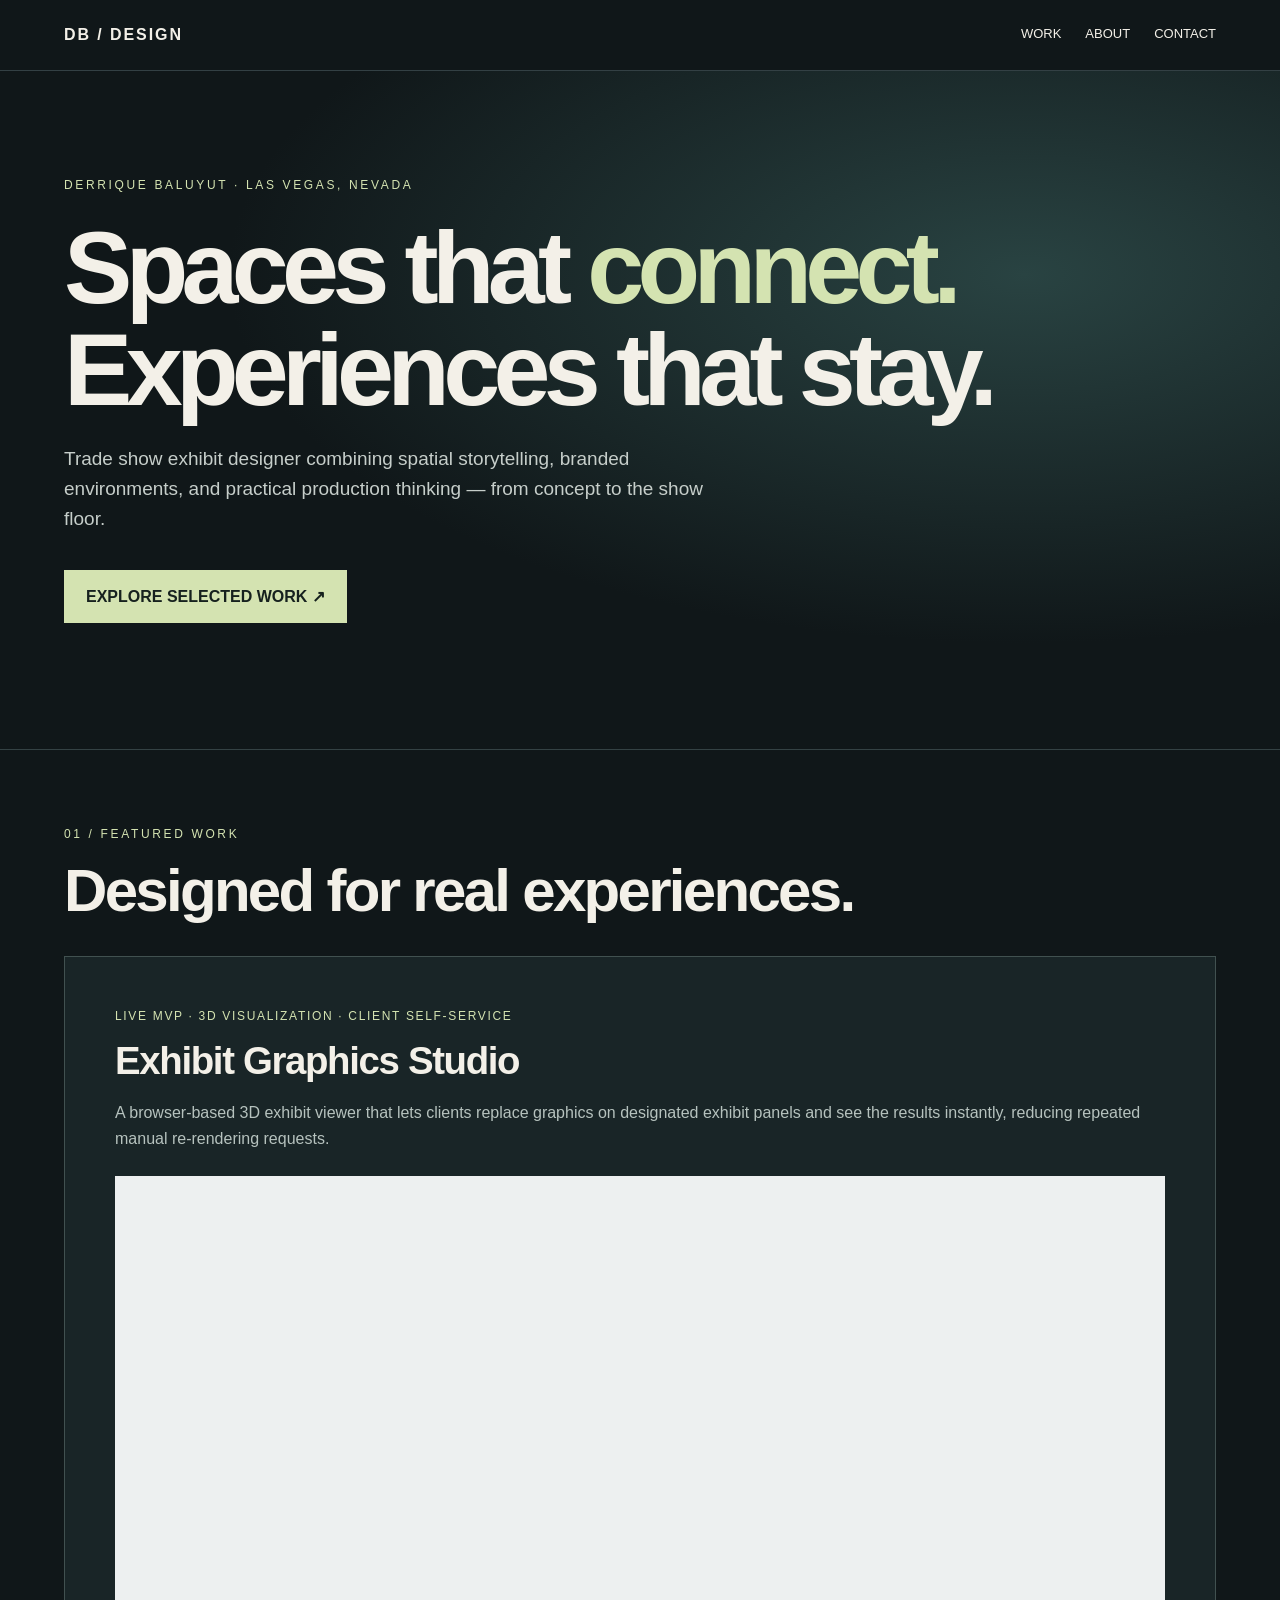
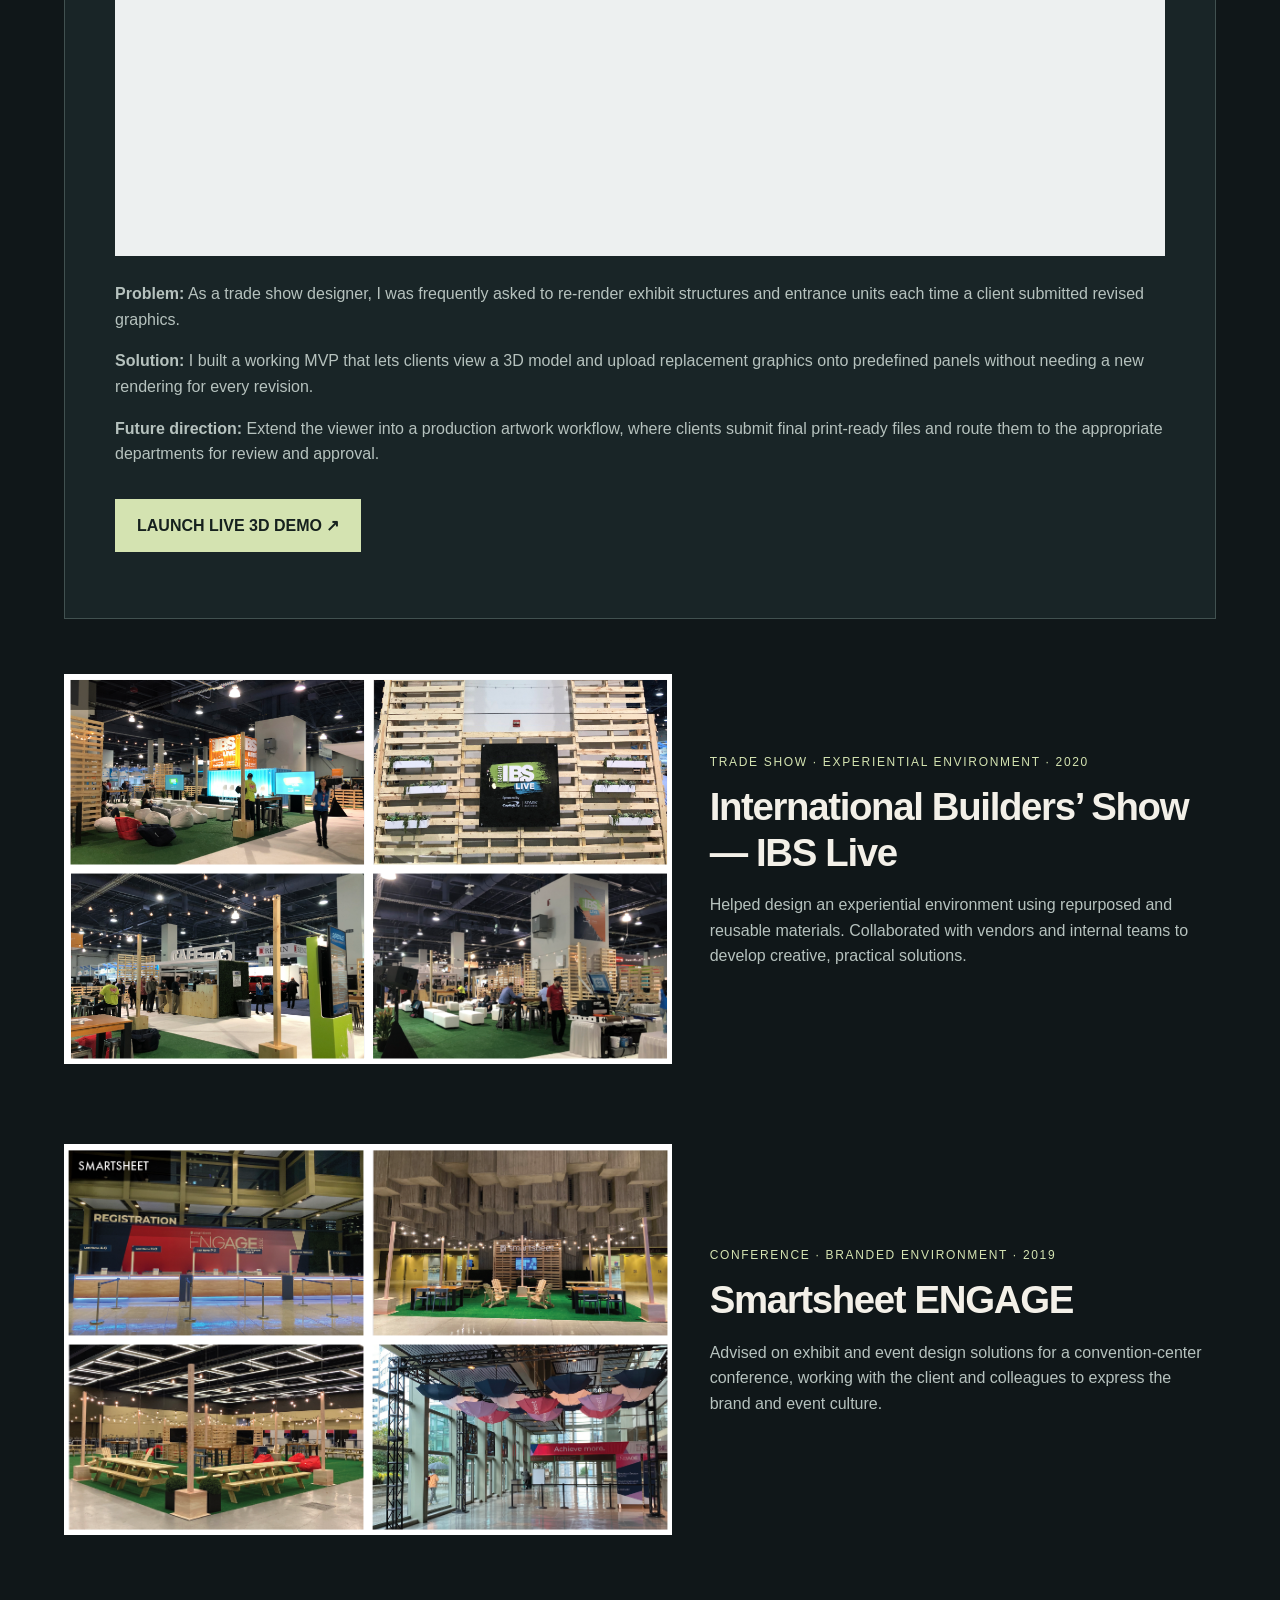
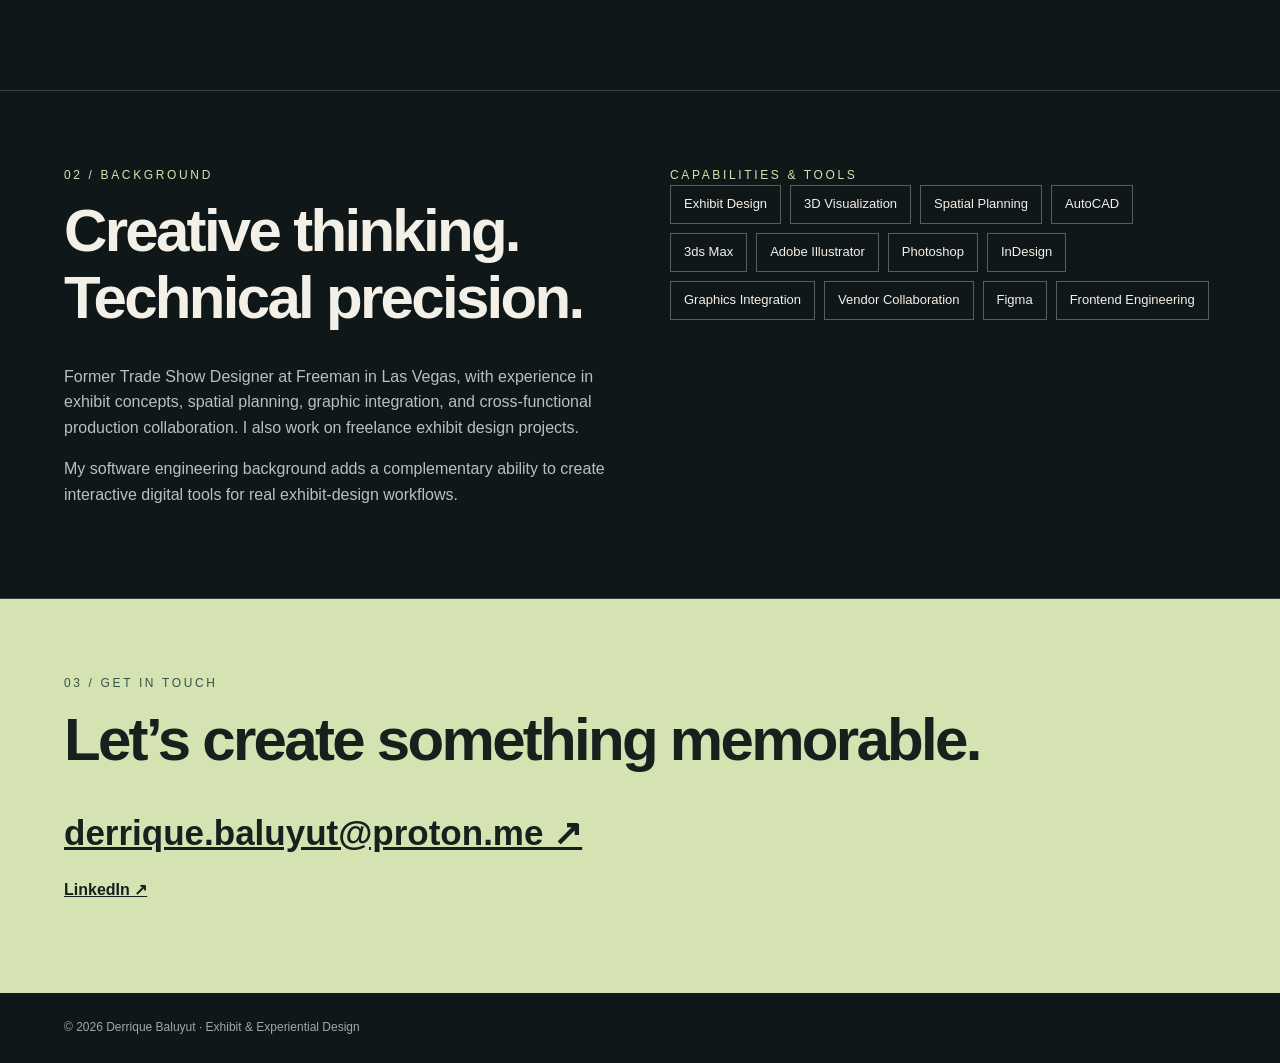
==== exhibit-portfolio/index.html @ c33d1004 "Publish exhibit design portfolio under /exhibit-portfolio" ====
<!doctype html>
<html lang="en"><head><meta charset="utf-8"><meta name="viewport" content="width=device-width, initial-scale=1">
<title>Derrique Baluyut | Exhibit & Experiential Design</title>
<meta name="description" content="Trade show exhibit design and interactive 3D visualization portfolio of Derrique Baluyut.">
<style>
:root{--bg:#101719;--fg:#f3f0e8;--muted:#b6c2be;--accent:#d4e3b1}*{box-sizing:border-box}html{scroll-behavior:smooth}body{margin:0;background:var(--bg);color:var(--fg);font:16px/1.6 Arial,Helvetica,sans-serif}a{color:inherit}nav{display:flex;justify-content:space-between;align-items:center;padding:22px 5vw;border-bottom:1px solid #334044}nav a{text-decoration:none}nav .brand{font-weight:800;letter-spacing:.12em}nav .links{display:flex;gap:24px;font-size:13px}main{max-width:1440px;margin:auto}.hero{padding:105px 5vw 110px;background:radial-gradient(ellipse at 80% 30%,#294342,transparent 55%)}.eyebrow{color:var(--accent);font-size:12px;letter-spacing:.22em;text-transform:uppercase}h1{font-size:clamp(48px,8vw,110px);line-height:1;letter-spacing:-.065em;margin:22px 0}h1 em{font-style:normal;color:var(--accent)}.lead{font-size:19px;max-width:650px;color:#c6ceca}.section{padding:75px 5vw;border-top:1px solid #344244}h2{font-size:clamp(32px,5vw,60px);letter-spacing:-.045em;line-height:1.12;margin:12px 0 32px}h3{font-size:clamp(25px,3vw,40px);line-height:1.2;letter-spacing:-.035em;margin:12px 0}.button{display:inline-block;padding:14px 22px;background:var(--accent);color:#16211e;text-decoration:none;font-weight:bold;margin:16px 0}.tag{font-size:12px;letter-spacing:.14em;color:var(--accent);text-transform:uppercase}.featured{background:#192527;padding:clamp(20px,4vw,50px);border:1px solid #415150}.featured p,.project p,.about p{color:var(--muted)}.featured .imageframe{width:100%;margin:25px 0;background:#edf0f0;overflow:hidden}.featured iframe{width:100%;height:clamp(360px,60vw,680px);border:0;display:block}.project{display:grid;grid-template-columns:1.2fr 1fr;gap:38px;align-items:center;margin:55px 0 80px}.project img{width:100%;height:auto;display:block}.about{display:grid;grid-template-columns:1fr 1fr;gap:60px}.skills{display:flex;flex-wrap:wrap;gap:9px}.skills span{border:1px solid #52615d;padding:8px 13px;font-size:13px}.contact{background:var(--accent);color:#16211e}.contact a{font-size:clamp(19px,3vw,35px);font-weight:700}.contact .eyebrow{color:#365346}footer{padding:25px 5vw;color:#9ca9a5;font-size:12px}@media(max-width:760px){.project,.about{grid-template-columns:1fr}.hero{padding-top:75px}.section{padding-top:55px;padding-bottom:55px}nav .links{gap:12px;font-size:11px}}
</style></head><body>
<nav><a class="brand" href="#top">DB / DESIGN</a><div class="links"><a href="#work">WORK</a><a href="#about">ABOUT</a><a href="#contact">CONTACT</a></div></nav>
<main id="top"><section class="hero"><div class="eyebrow">Derrique Baluyut · Las Vegas, Nevada</div><h1>Spaces that <em>connect.</em><br>Experiences that stay.</h1><p class="lead">Trade show exhibit designer combining spatial storytelling, branded environments, and practical production thinking — from concept to the show floor.</p><a class="button" href="#work">EXPLORE SELECTED WORK ↗</a></section>
<section class="section" id="work"><div class="eyebrow">01 / Featured work</div><h2>Designed for real experiences.</h2>
<article class="featured"><div class="tag">Live MVP · 3D visualization · Client self-service</div><h3>Exhibit Graphics Studio</h3><p>A browser-based 3D exhibit viewer that lets clients replace graphics on designated exhibit panels and see the results instantly, reducing repeated manual re-rendering requests.</p>
<div class="imageframe"><iframe title="Live Exhibit Graphics Studio application" loading="lazy" src="https://exhibit-graphics-studio.derriquebaluyut.chatgpt.site/"></iframe></div>
<p><strong>Problem:</strong> As a trade show designer, I was frequently asked to re-render exhibit structures and entrance units each time a client submitted revised graphics.</p>
<p><strong>Solution:</strong> I built a working MVP that lets clients view a 3D model and upload replacement graphics onto predefined panels without needing a new rendering for every revision.</p>
<p><strong>Future direction:</strong> Extend the viewer into a production artwork workflow, where clients submit final print-ready files and route them to the appropriate departments for review and approval.</p>
<a class="button" href="https://exhibit-graphics-studio.derriquebaluyut.chatgpt.site/" target="_blank" rel="noopener noreferrer">LAUNCH LIVE 3D DEMO ↗</a></article>
<article class="project"><img loading="lazy" src="../images/ibslive.PNG" alt="Four photographs of IBS Live exhibit environment, pallet structures, seating and graphics"><div><div class="tag">Trade show · Experiential environment · 2020</div><h3>International Builders’ Show — IBS Live</h3><p>Helped design an experiential environment using repurposed and reusable materials. Collaborated with vendors and internal teams to develop creative, practical solutions.</p></div></article>
<article class="project"><img loading="lazy" src="../images/smartsheet.PNG" alt="Four photographs of Smartsheet ENGAGE registration and event environments"><div><div class="tag">Conference · Branded environment · 2019</div><h3>Smartsheet ENGAGE</h3><p>Advised on exhibit and event design solutions for a convention-center conference, working with the client and colleagues to express the brand and event culture.</p></div></article>
</section>
<section class="section about" id="about"><div><div class="eyebrow">02 / Background</div><h2>Creative thinking.<br>Technical precision.</h2><p>Former Trade Show Designer at Freeman in Las Vegas, with experience in exhibit concepts, spatial planning, graphic integration, and cross-functional production collaboration. I also work on freelance exhibit design projects.</p><p>My software engineering background adds a complementary ability to create interactive digital tools for real exhibit-design workflows.</p></div><div><div class="eyebrow">Capabilities & tools</div><div class="skills"><span>Exhibit Design</span><span>3D Visualization</span><span>Spatial Planning</span><span>AutoCAD</span><span>3ds Max</span><span>Adobe Illustrator</span><span>Photoshop</span><span>InDesign</span><span>Graphics Integration</span><span>Vendor Collaboration</span><span>Figma</span><span>Frontend Engineering</span></div></div></section>
<section class="section contact" id="contact"><div class="eyebrow">03 / Get in touch</div><h2>Let’s create something memorable.</h2><a href="mailto:derrique.baluyut@proton.me">derrique.baluyut@proton.me ↗</a><p><a style="font-size:16px" href="https://www.linkedin.com/in/derrique-baluyut-5ba14545/">LinkedIn ↗</a></p></section></main><footer>© 2026 Derrique Baluyut · Exhibit & Experiential Design</footer></body></html>
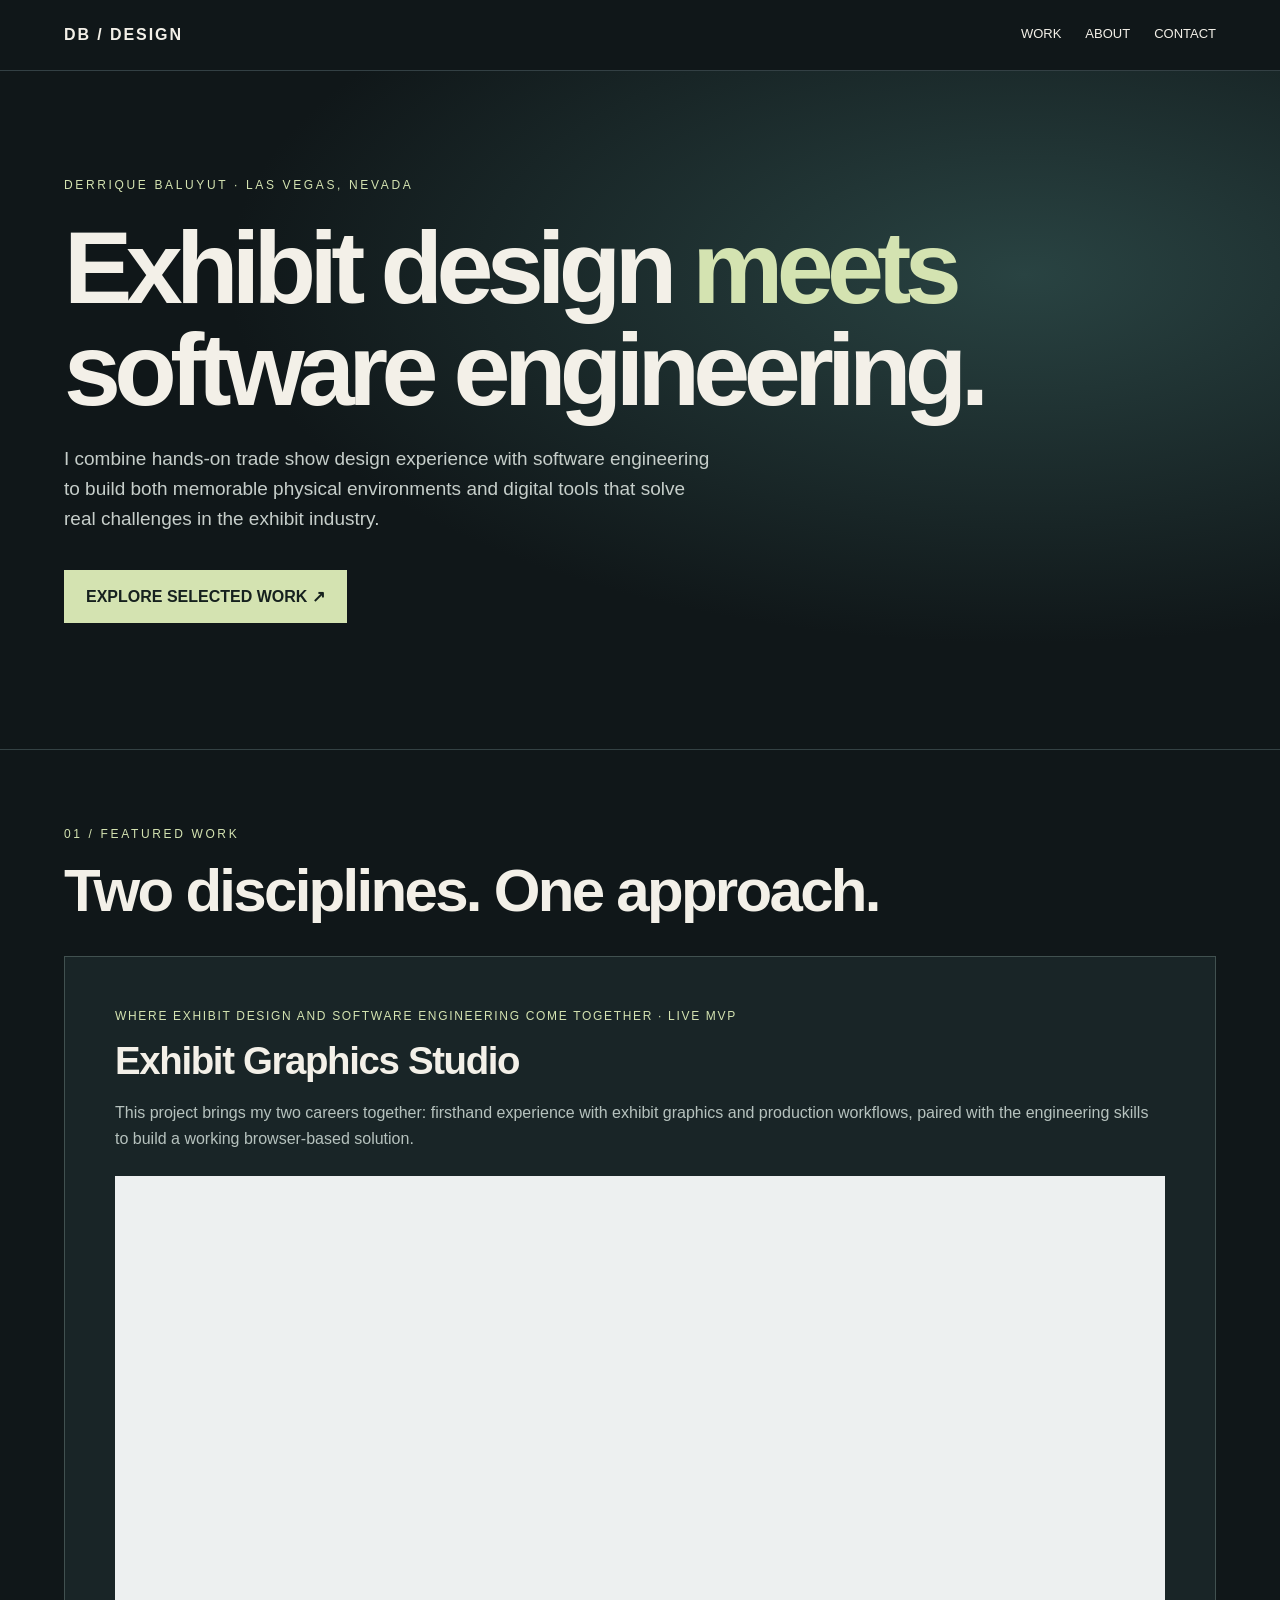
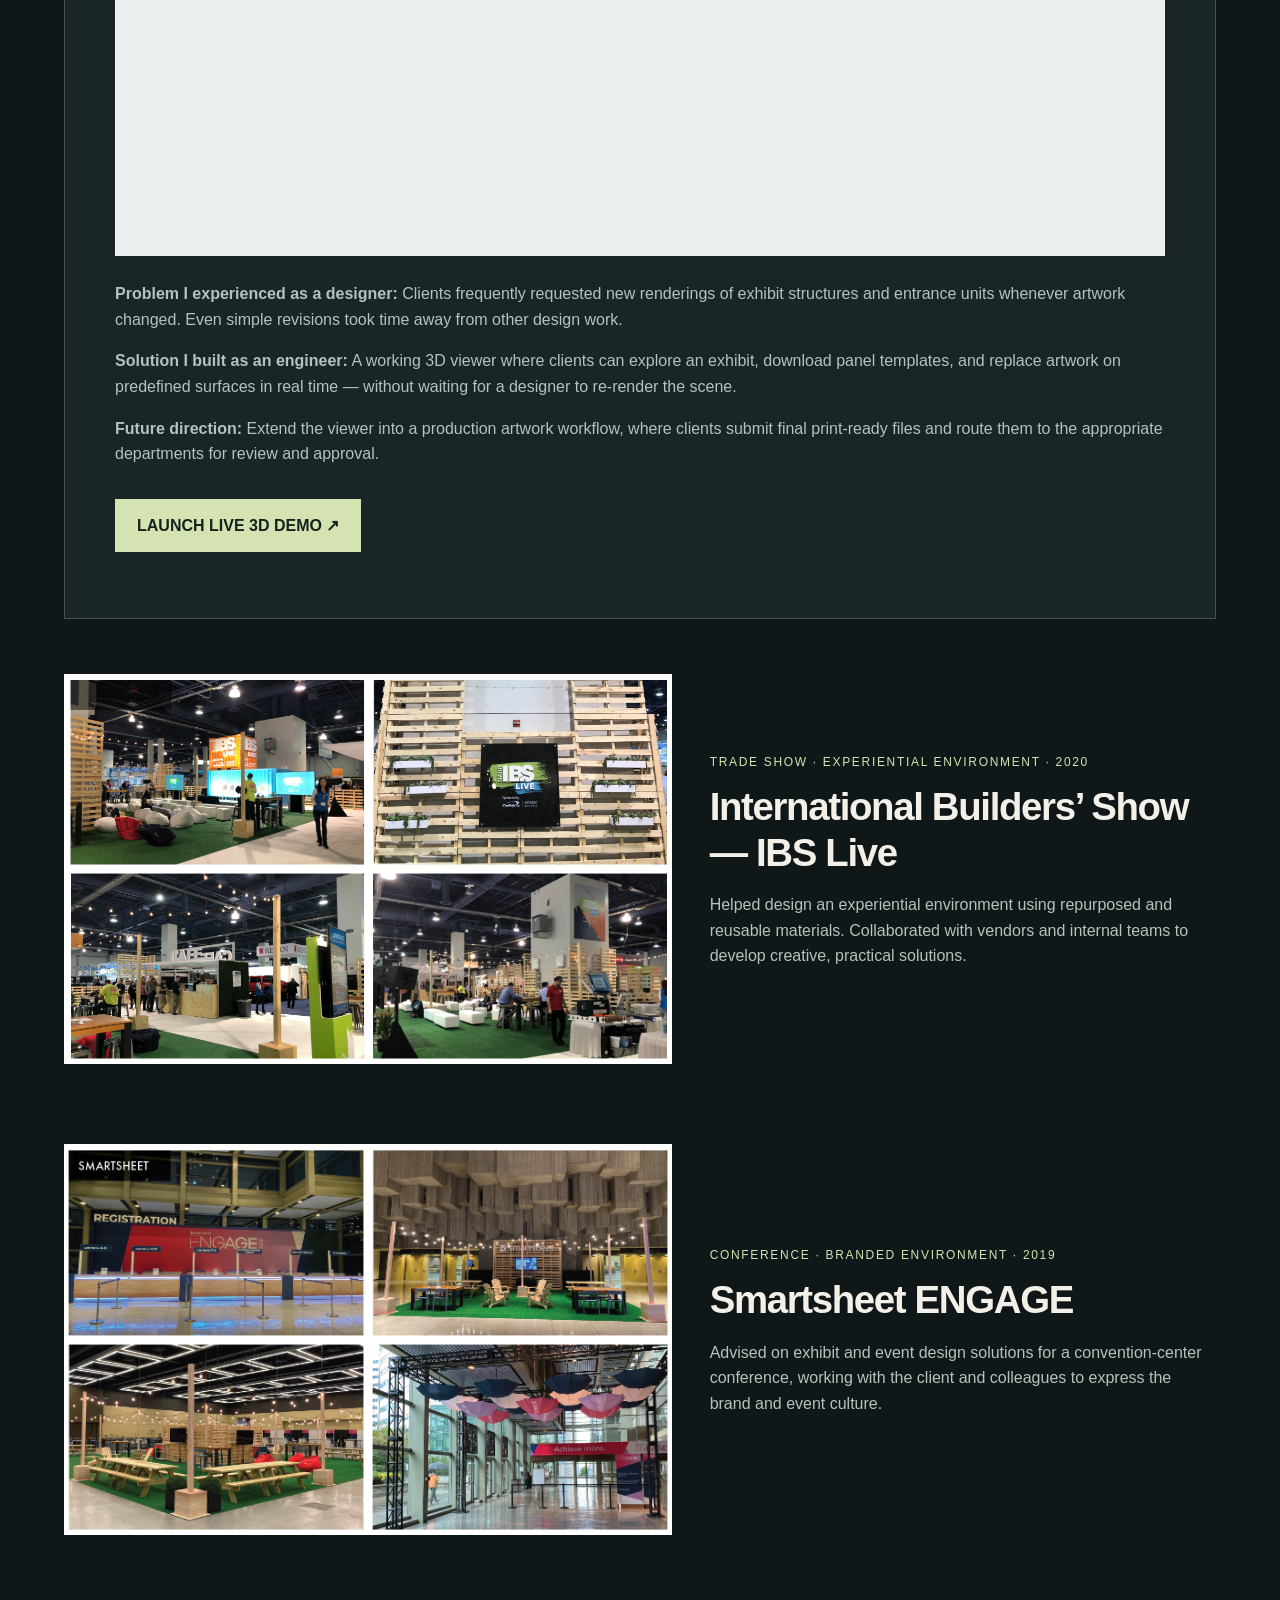
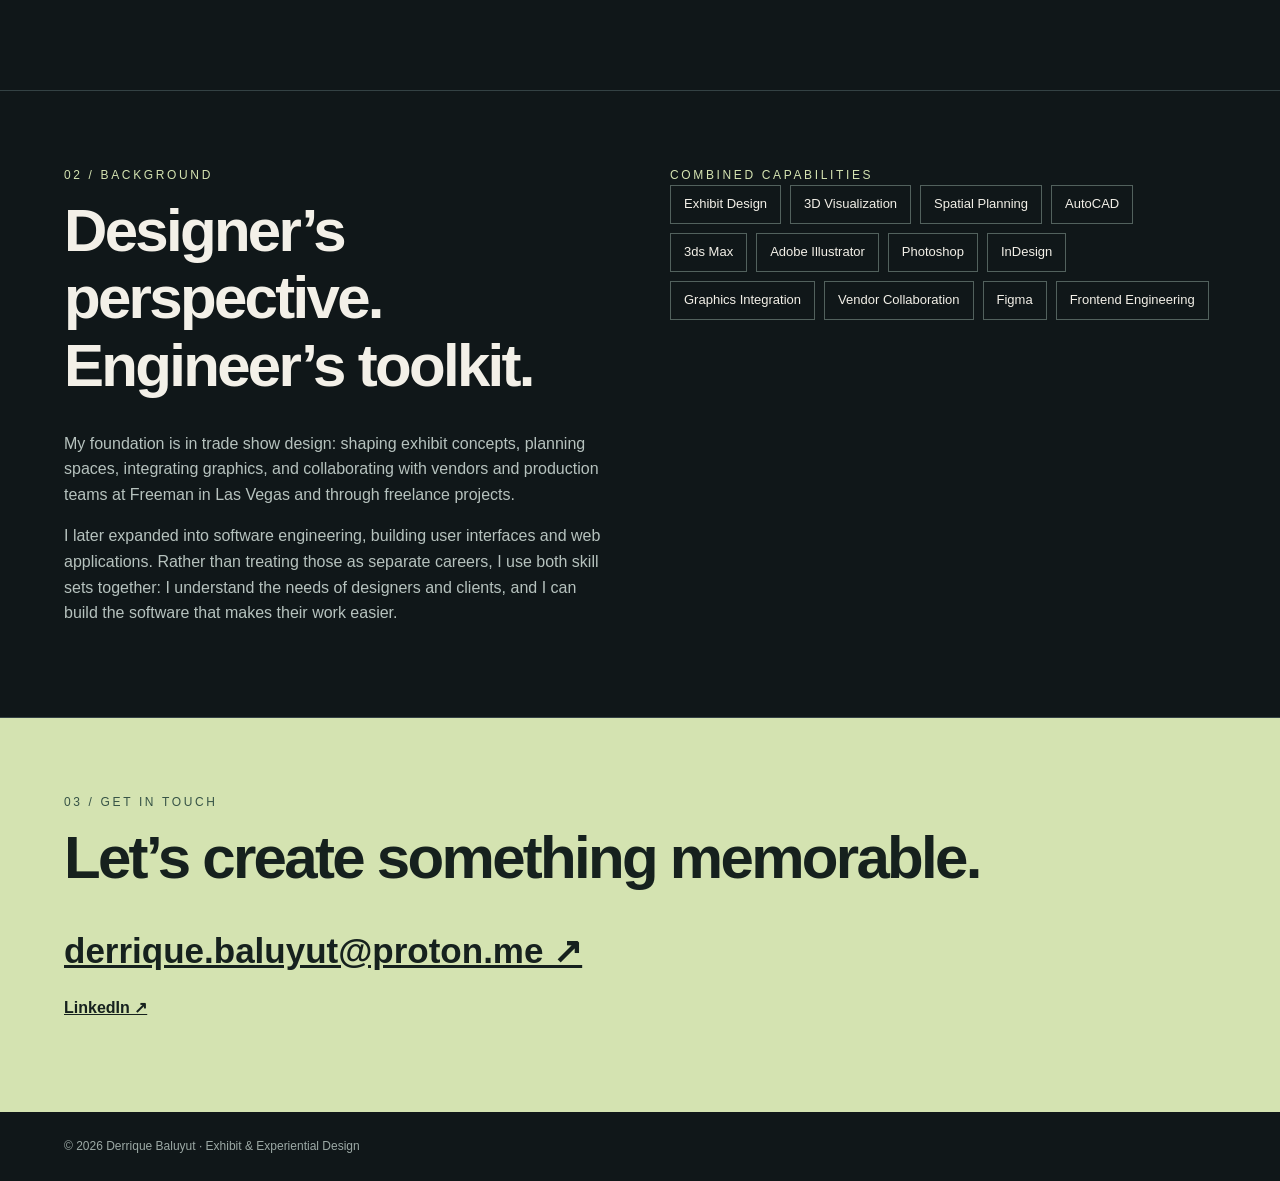
==== commit 97cf7e7b: "Reframe portfolio around combined exhibit design and software engineering strengths" ====
--- a/exhibit-portfolio/index.html
+++ b/exhibit-portfolio/index.html
@@ -1,21 +1,21 @@
 <!doctype html>
 <html lang="en"><head><meta charset="utf-8"><meta name="viewport" content="width=device-width, initial-scale=1">
 <title>Derrique Baluyut | Exhibit & Experiential Design</title>
-<meta name="description" content="Trade show exhibit design and interactive 3D visualization portfolio of Derrique Baluyut.">
+<meta name="description" content="Portfolio of Derrique Baluyut, combining trade show exhibit design and software engineering to create physical experiences and interactive digital tools.">
 <style>
 :root{--bg:#101719;--fg:#f3f0e8;--muted:#b6c2be;--accent:#d4e3b1}*{box-sizing:border-box}html{scroll-behavior:smooth}body{margin:0;background:var(--bg);color:var(--fg);font:16px/1.6 Arial,Helvetica,sans-serif}a{color:inherit}nav{display:flex;justify-content:space-between;align-items:center;padding:22px 5vw;border-bottom:1px solid #334044}nav a{text-decoration:none}nav .brand{font-weight:800;letter-spacing:.12em}nav .links{display:flex;gap:24px;font-size:13px}main{max-width:1440px;margin:auto}.hero{padding:105px 5vw 110px;background:radial-gradient(ellipse at 80% 30%,#294342,transparent 55%)}.eyebrow{color:var(--accent);font-size:12px;letter-spacing:.22em;text-transform:uppercase}h1{font-size:clamp(48px,8vw,110px);line-height:1;letter-spacing:-.065em;margin:22px 0}h1 em{font-style:normal;color:var(--accent)}.lead{font-size:19px;max-width:650px;color:#c6ceca}.section{padding:75px 5vw;border-top:1px solid #344244}h2{font-size:clamp(32px,5vw,60px);letter-spacing:-.045em;line-height:1.12;margin:12px 0 32px}h3{font-size:clamp(25px,3vw,40px);line-height:1.2;letter-spacing:-.035em;margin:12px 0}.button{display:inline-block;padding:14px 22px;background:var(--accent);color:#16211e;text-decoration:none;font-weight:bold;margin:16px 0}.tag{font-size:12px;letter-spacing:.14em;color:var(--accent);text-transform:uppercase}.featured{background:#192527;padding:clamp(20px,4vw,50px);border:1px solid #415150}.featured p,.project p,.about p{color:var(--muted)}.featured .imageframe{width:100%;margin:25px 0;background:#edf0f0;overflow:hidden}.featured iframe{width:100%;height:clamp(360px,60vw,680px);border:0;display:block}.project{display:grid;grid-template-columns:1.2fr 1fr;gap:38px;align-items:center;margin:55px 0 80px}.project img{width:100%;height:auto;display:block}.about{display:grid;grid-template-columns:1fr 1fr;gap:60px}.skills{display:flex;flex-wrap:wrap;gap:9px}.skills span{border:1px solid #52615d;padding:8px 13px;font-size:13px}.contact{background:var(--accent);color:#16211e}.contact a{font-size:clamp(19px,3vw,35px);font-weight:700}.contact .eyebrow{color:#365346}footer{padding:25px 5vw;color:#9ca9a5;font-size:12px}@media(max-width:760px){.project,.about{grid-template-columns:1fr}.hero{padding-top:75px}.section{padding-top:55px;padding-bottom:55px}nav .links{gap:12px;font-size:11px}}
 </style></head><body>
 <nav><a class="brand" href="#top">DB / DESIGN</a><div class="links"><a href="#work">WORK</a><a href="#about">ABOUT</a><a href="#contact">CONTACT</a></div></nav>
-<main id="top"><section class="hero"><div class="eyebrow">Derrique Baluyut · Las Vegas, Nevada</div><h1>Spaces that <em>connect.</em><br>Experiences that stay.</h1><p class="lead">Trade show exhibit designer combining spatial storytelling, branded environments, and practical production thinking — from concept to the show floor.</p><a class="button" href="#work">EXPLORE SELECTED WORK ↗</a></section>
-<section class="section" id="work"><div class="eyebrow">01 / Featured work</div><h2>Designed for real experiences.</h2>
-<article class="featured"><div class="tag">Live MVP · 3D visualization · Client self-service</div><h3>Exhibit Graphics Studio</h3><p>A browser-based 3D exhibit viewer that lets clients replace graphics on designated exhibit panels and see the results instantly, reducing repeated manual re-rendering requests.</p>
+<main id="top"><section class="hero"><div class="eyebrow">Derrique Baluyut · Las Vegas, Nevada</div><h1>Exhibit design <em>meets</em><br>software engineering.</h1><p class="lead">I combine hands-on trade show design experience with software engineering to build both memorable physical environments and digital tools that solve real challenges in the exhibit industry.</p><a class="button" href="#work">EXPLORE SELECTED WORK ↗</a></section>
+<section class="section" id="work"><div class="eyebrow">01 / Featured work</div><h2>Two disciplines. One approach.</h2>
+<article class="featured"><div class="tag">Where exhibit design and software engineering come together · Live MVP</div><h3>Exhibit Graphics Studio</h3><p>This project brings my two careers together: firsthand experience with exhibit graphics and production workflows, paired with the engineering skills to build a working browser-based solution.</p>
 <div class="imageframe"><iframe title="Live Exhibit Graphics Studio application" loading="lazy" src="https://exhibit-graphics-studio.derriquebaluyut.chatgpt.site/"></iframe></div>
-<p><strong>Problem:</strong> As a trade show designer, I was frequently asked to re-render exhibit structures and entrance units each time a client submitted revised graphics.</p>
-<p><strong>Solution:</strong> I built a working MVP that lets clients view a 3D model and upload replacement graphics onto predefined panels without needing a new rendering for every revision.</p>
+<p><strong>Problem I experienced as a designer:</strong> Clients frequently requested new renderings of exhibit structures and entrance units whenever artwork changed. Even simple revisions took time away from other design work.</p>
+<p><strong>Solution I built as an engineer:</strong> A working 3D viewer where clients can explore an exhibit, download panel templates, and replace artwork on predefined surfaces in real time — without waiting for a designer to re-render the scene.</p>
 <p><strong>Future direction:</strong> Extend the viewer into a production artwork workflow, where clients submit final print-ready files and route them to the appropriate departments for review and approval.</p>
 <a class="button" href="https://exhibit-graphics-studio.derriquebaluyut.chatgpt.site/" target="_blank" rel="noopener noreferrer">LAUNCH LIVE 3D DEMO ↗</a></article>
 <article class="project"><img loading="lazy" src="../images/ibslive.PNG" alt="Four photographs of IBS Live exhibit environment, pallet structures, seating and graphics"><div><div class="tag">Trade show · Experiential environment · 2020</div><h3>International Builders’ Show — IBS Live</h3><p>Helped design an experiential environment using repurposed and reusable materials. Collaborated with vendors and internal teams to develop creative, practical solutions.</p></div></article>
 <article class="project"><img loading="lazy" src="../images/smartsheet.PNG" alt="Four photographs of Smartsheet ENGAGE registration and event environments"><div><div class="tag">Conference · Branded environment · 2019</div><h3>Smartsheet ENGAGE</h3><p>Advised on exhibit and event design solutions for a convention-center conference, working with the client and colleagues to express the brand and event culture.</p></div></article>
 </section>
-<section class="section about" id="about"><div><div class="eyebrow">02 / Background</div><h2>Creative thinking.<br>Technical precision.</h2><p>Former Trade Show Designer at Freeman in Las Vegas, with experience in exhibit concepts, spatial planning, graphic integration, and cross-functional production collaboration. I also work on freelance exhibit design projects.</p><p>My software engineering background adds a complementary ability to create interactive digital tools for real exhibit-design workflows.</p></div><div><div class="eyebrow">Capabilities & tools</div><div class="skills"><span>Exhibit Design</span><span>3D Visualization</span><span>Spatial Planning</span><span>AutoCAD</span><span>3ds Max</span><span>Adobe Illustrator</span><span>Photoshop</span><span>InDesign</span><span>Graphics Integration</span><span>Vendor Collaboration</span><span>Figma</span><span>Frontend Engineering</span></div></div></section>
+<section class="section about" id="about"><div><div class="eyebrow">02 / Background</div><h2>Designer’s perspective.<br>Engineer’s toolkit.</h2><p>My foundation is in trade show design: shaping exhibit concepts, planning spaces, integrating graphics, and collaborating with vendors and production teams at Freeman in Las Vegas and through freelance projects.</p><p>I later expanded into software engineering, building user interfaces and web applications. Rather than treating those as separate careers, I use both skill sets together: I understand the needs of designers and clients, and I can build the software that makes their work easier.</p></div><div><div class="eyebrow">Combined capabilities</div><div class="skills"><span>Exhibit Design</span><span>3D Visualization</span><span>Spatial Planning</span><span>AutoCAD</span><span>3ds Max</span><span>Adobe Illustrator</span><span>Photoshop</span><span>InDesign</span><span>Graphics Integration</span><span>Vendor Collaboration</span><span>Figma</span><span>Frontend Engineering</span></div></div></section>
 <section class="section contact" id="contact"><div class="eyebrow">03 / Get in touch</div><h2>Let’s create something memorable.</h2><a href="mailto:derrique.baluyut@proton.me">derrique.baluyut@proton.me ↗</a><p><a style="font-size:16px" href="https://www.linkedin.com/in/derrique-baluyut-5ba14545/">LinkedIn ↗</a></p></section></main><footer>© 2026 Derrique Baluyut · Exhibit & Experiential Design</footer></body></html>
